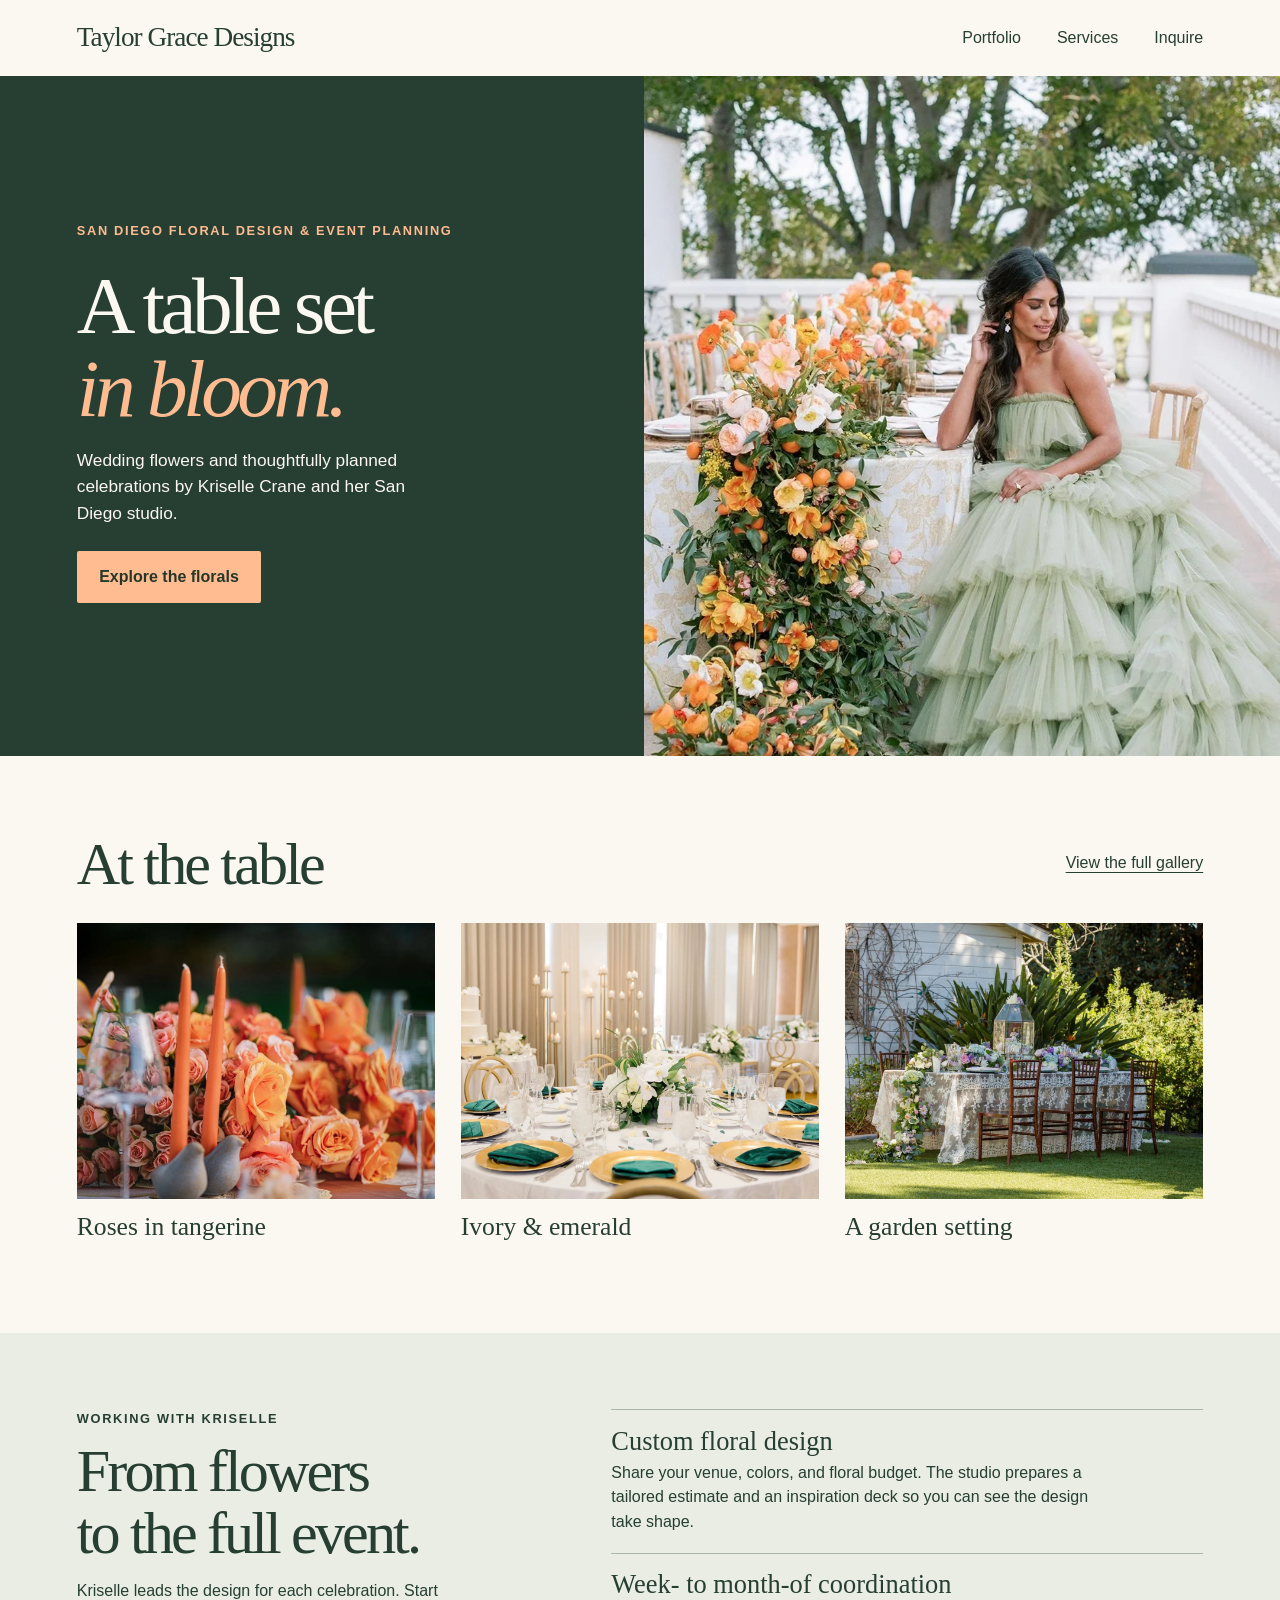
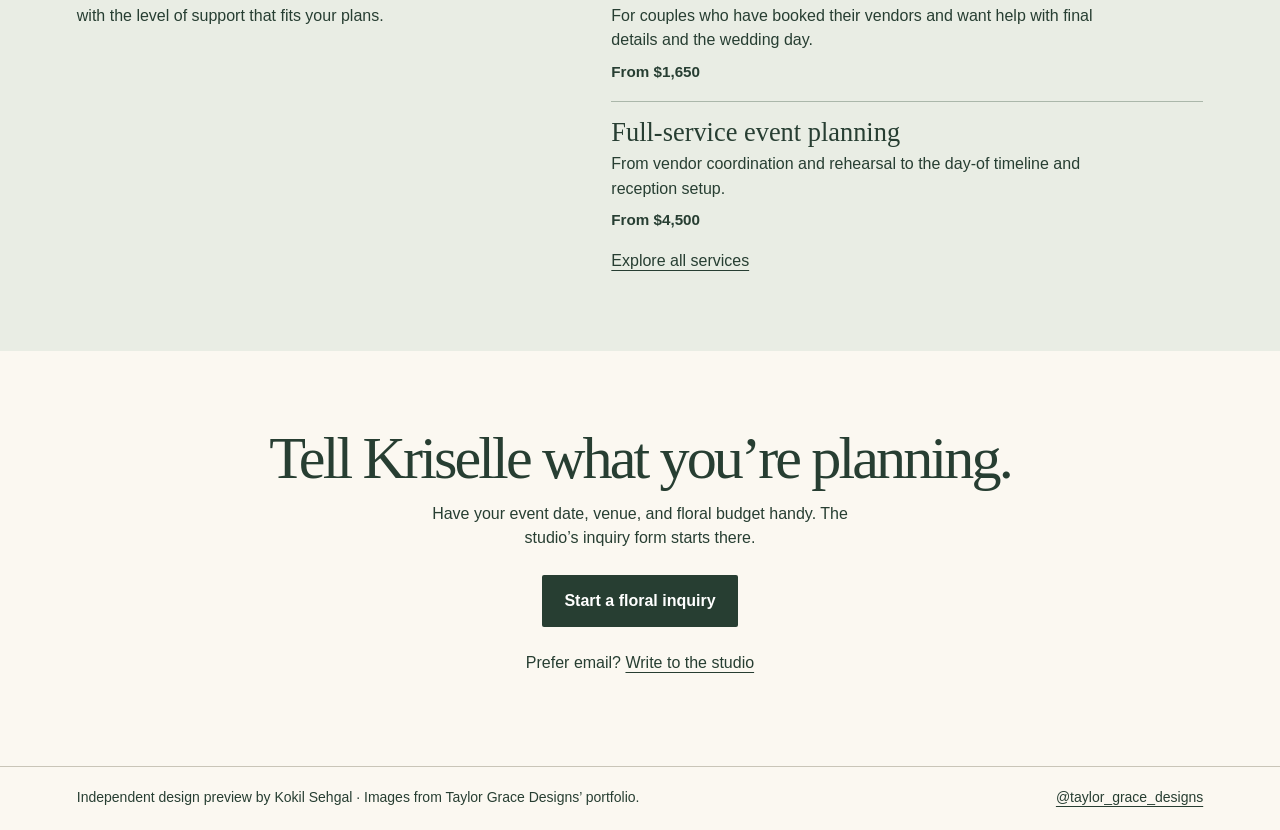
==== public/preview/taylor-grace-designs.html @ a32fc35c "Add Taylor Grace Designs floral studio preview" ====
<!doctype html>
<html lang="en"><head><meta charset="utf-8"><meta name="viewport" content="width=device-width,initial-scale=1"><meta name="robots" content="noindex,nofollow,noarchive"><meta name="theme-color" content="#273e32"><title>Taylor Grace Designs · San Diego Wedding Florals | Design Preview</title>
<style>
@font-face{font-family:News;src:url('/fonts/newsreader-latin.woff2')}@font-face{font-family:News;src:url('/fonts/newsreader-italic-latin.woff2');font-style:italic}@font-face{font-family:Instrument;src:url('/fonts/instrument-sans-latin.woff2')}
:root{--green:#273e32;--paper:#fbf8f1;--orange:#ffbc91;--rule:#c9c5b8;--serif:News,Georgia,serif}*{box-sizing:border-box}body{margin:0;background:var(--paper);color:var(--green);font:1rem/1.55 Instrument,Arial,sans-serif}a{color:inherit;text-underline-offset:4px}a:focus-visible{outline:3px solid #c15f25;outline-offset:4px}img{display:block;width:100%;object-fit:cover}h1,h2,h3,p,figure{margin:0}h1,h2,h3,.brand{font-family:var(--serif);font-weight:400;line-height:1.02}header,section,footer{padding-inline:max(6vw,calc((100vw - 1380px)/2))}header,nav,footer,.sectionhead{display:flex;align-items:center;justify-content:space-between}header{min-height:76px}.brand{font-size:1.7rem;text-decoration:none;letter-spacing:-.035em}nav{gap:2.25rem}nav a{text-decoration:none}nav a:hover{text-decoration:underline}.hero{display:grid;grid-template-columns:1fr 1.12fr;background:var(--green);color:var(--paper);padding-right:0}.hero-copy{align-self:center;padding:3rem 7% 3.5rem 0}.eyebrow{text-transform:uppercase;font-size:.8rem;font-weight:600;letter-spacing:.13em}.hero .eyebrow{color:var(--orange)}h1{font-size:clamp(3.6rem,6.35vw,7rem);letter-spacing:-.055em;margin:1.5rem 0 1rem}h1 em{color:var(--orange)}.hero-copy>p:not(.eyebrow){max-width:37ch;font-size:1.08rem}.hero>img{height:100%;max-height:680px;min-height:475px;object-position:center 48%}.button{display:inline-block;border-radius:2px;background:var(--orange);color:#253729;text-decoration:none;padding:.85rem 1.4rem;margin-top:1.5rem;font-weight:600}.button:hover{background:#ffd0ac}.gallery,.services,.inquire{padding-block:clamp(3rem,6vw,6.5rem)}h2{font-size:clamp(2.75rem,4.7vw,5.2rem);letter-spacing:-.048em}.sectionhead{margin-bottom:1.8rem;gap:1rem}.gallery-grid{display:grid;grid-template-columns:repeat(3,1fr);gap:2vw}.gallery-grid img{aspect-ratio:1.3}.gallery-grid figcaption{font:1.6rem var(--serif);padding:.85rem 0}.services{background:#e9ede4;display:grid;grid-template-columns:.87fr 1.13fr;gap:7%}.services h2{margin:.7rem 0 1rem}.services p{max-width:42ch}.services article{border-top:1px solid #abb7aa;padding:1.1rem 0}.services h3{font-size:1.65rem;margin-bottom:.35rem}.services article p{max-width:56ch}.services .rate{display:block;margin-top:.4rem;font-weight:bold;font-size:.95rem}.inquire{text-align:center}.inquire p{max-width:50ch;margin:.8rem auto}.inquire .button{background:var(--green);color:white;margin:.7rem 0}.inquire .button:hover{background:#38513f}footer{gap:1.5rem;border-top:1px solid var(--rule);font-size:.875rem;padding-block:1.3rem}.skip{position:absolute;left:-9999px}.skip:focus{left:.5rem;top:.5rem;background:white;padding:.5rem} @media(max-width:720px){header{min-height:62px}.brand{font-size:1.33rem}nav a:not(:last-child){display:none}.hero{grid-template-columns:1fr;padding:0}.hero-copy{padding:2.25rem 6vw}.hero>img{height:clamp(245px,70vw,390px);min-height:0;object-position:50% 52%}h1{font-size:clamp(3.15rem,11.2vw,4.6rem);margin:.85rem 0}.gallery-grid{grid-template-columns:1fr 1fr;gap:.8rem}.gallery-grid figure:first-child{grid-column:1/-1}.gallery-grid figure:first-child img{aspect-ratio:1.8}.gallery-grid figcaption{font-size:1.13rem}.sectionhead{align-items:flex-start;flex-direction:column}.services{grid-template-columns:1fr;gap:1.8rem}footer{align-items:flex-start;flex-direction:column;gap:.5rem}}
</style></head><body><a class="skip" href="#portfolio">Skip to portfolio</a><header><a href="#top" class="brand">Taylor Grace Designs</a><nav aria-label="Main navigation"><a href="#portfolio">Portfolio</a><a href="#services">Services</a><a href="#inquire">Inquire</a></nav></header>
<main id="top"><section class="hero"><div class="hero-copy"><p class="eyebrow">San Diego floral design &amp; event planning</p><h1>A table set<br> <em>in bloom.</em></h1><p>Wedding flowers and thoughtfully planned celebrations by Kriselle Crane and her San Diego studio.</p><a class="button" href="#portfolio">Explore the florals</a></div><img src="[data-uri]" alt="A guest in a sage gown beside a cascading garden of peach and apricot flowers" fetchpriority="high"></section>
<section id="portfolio" class="gallery"><div class="sectionhead"><h2>At the table</h2><a href="https://taylorgracedesigns.com/gallery">View the full gallery</a></div><div class="gallery-grid"><figure><img src="[data-uri]" alt="Orange roses, taper candles, and blush glassware"><figcaption>Roses in tangerine</figcaption></figure><figure><img loading="lazy" src="[data-uri]" alt="Ivory floral centerpiece with green napkins and gold chargers"><figcaption>Ivory &amp; emerald</figcaption></figure><figure><img loading="lazy" src="[data-uri]" alt="Lace-draped table with trailing greenery in a sunlit garden"><figcaption>A garden setting</figcaption></figure></div></section>
<section id="services" class="services"><div><p class="eyebrow">Working with Kriselle</p><h2>From flowers<br> to the full event.</h2><p>Kriselle leads the design for each celebration. Start with the level of support that fits your plans.</p></div><div><article><h3>Custom floral design</h3><p>Share your venue, colors, and floral budget. The studio prepares a tailored estimate and an inspiration deck so you can see the design take shape.</p></article><article><h3>Week- to month-of coordination</h3><p>For couples who have booked their vendors and want help with final details and the wedding day.</p><span class="rate">From $1,650</span></article><article><h3>Full-service event planning</h3><p>From vendor coordination and rehearsal to the day-of timeline and reception setup.</p><span class="rate">From $4,500</span></article><a href="https://taylorgracedesigns.com/services">Explore all services</a></div></section>
<section id="inquire" class="inquire"><h2>Tell Kriselle what you’re planning.</h2><p>Have your event date, venue, and floral budget handy. The studio’s inquiry form starts there.</p><a class="button" href="https://taylorgracedesigns.com/contact">Start a floral inquiry</a><p>Prefer email? <a href="mailto:tgdcustomflorals@gmail.com">Write to the studio</a></p></section></main><footer><p>Independent design preview by Kokil Sehgal · Images from Taylor Grace Designs’ portfolio.</p><a href="https://www.instagram.com/taylor_grace_designs/">@taylor_grace_designs</a></footer></body></html>
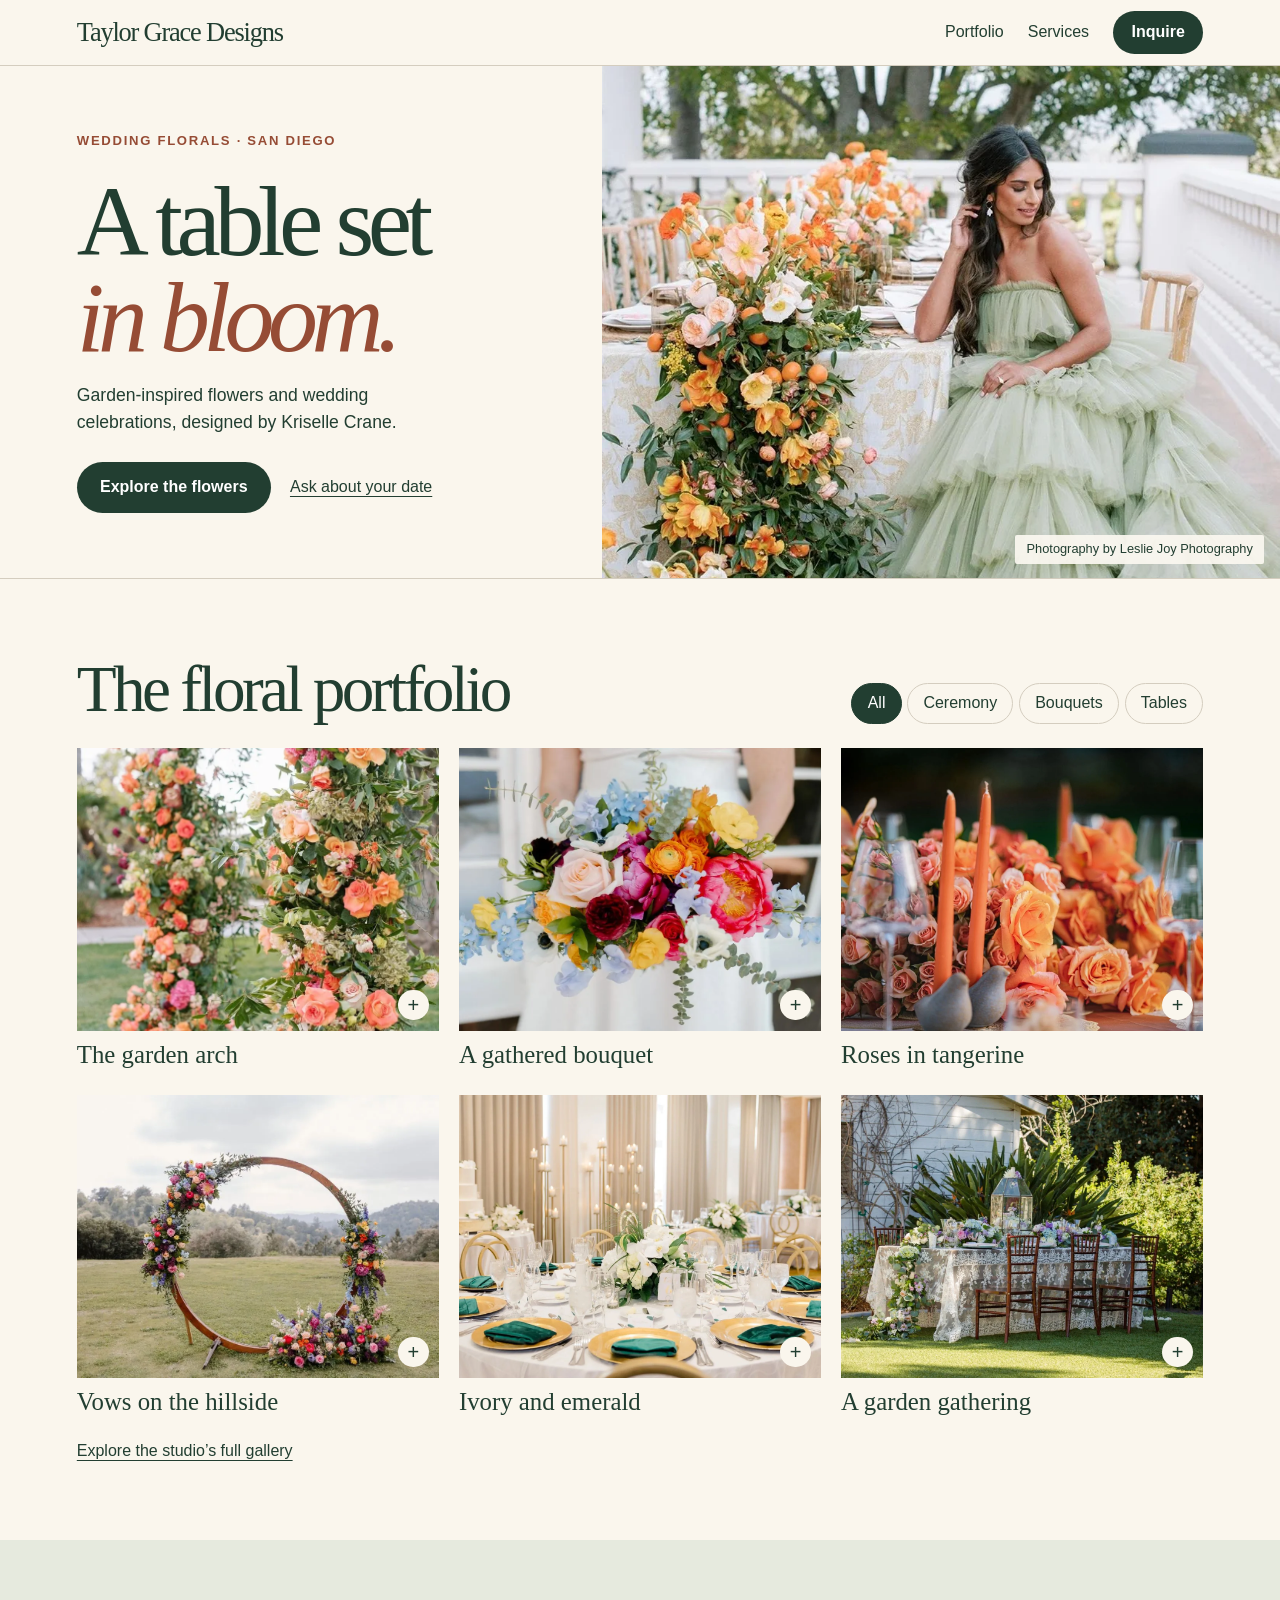
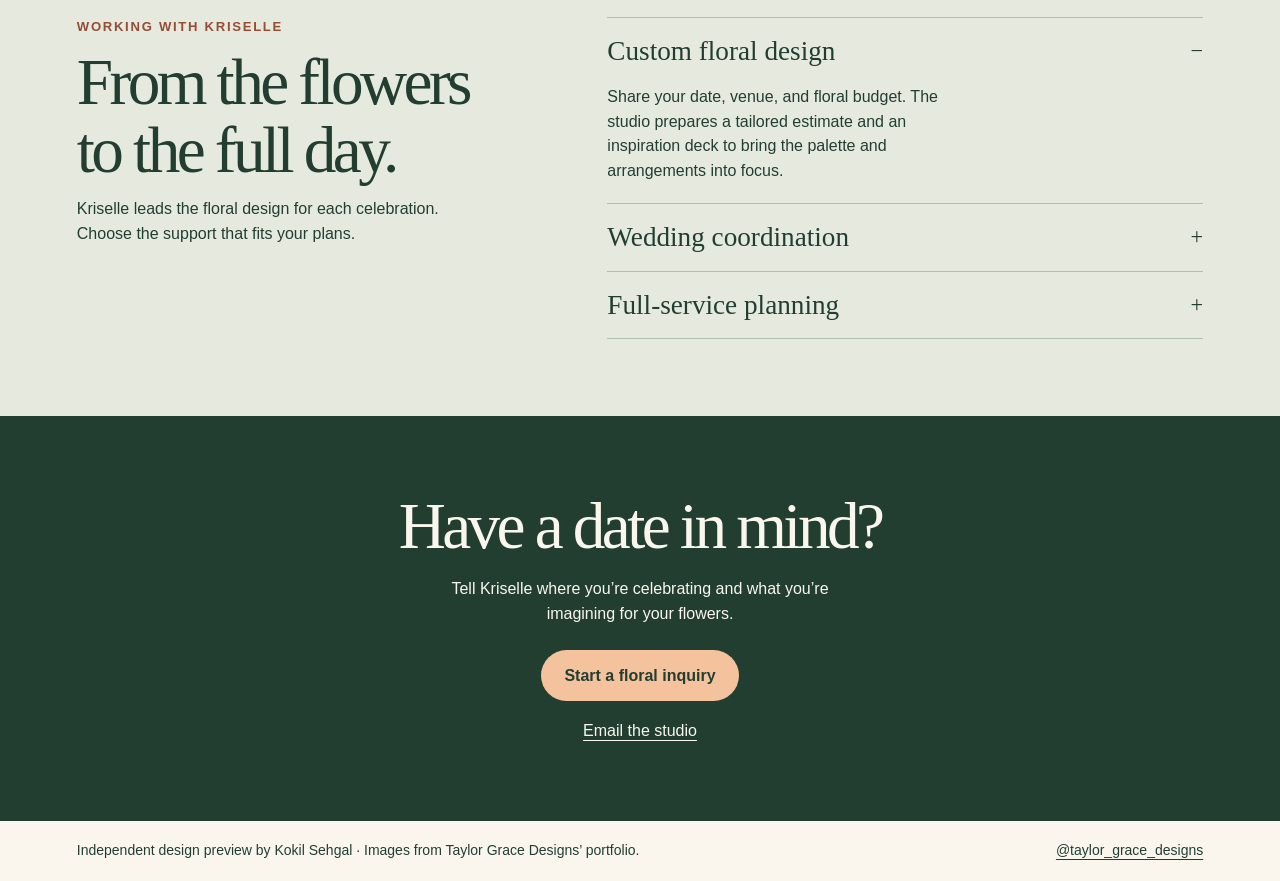
==== commit 96fafefb: "Refine Taylor Grace mobile portfolio and floral gallery" ====
--- a/public/preview/taylor-grace-designs.html
+++ b/public/preview/taylor-grace-designs.html
@@ -1,10 +1,58 @@
 <!doctype html>
-<html lang="en"><head><meta charset="utf-8"><meta name="viewport" content="width=device-width,initial-scale=1"><meta name="robots" content="noindex,nofollow,noarchive"><meta name="theme-color" content="#273e32"><title>Taylor Grace Designs · San Diego Wedding Florals | Design Preview</title>
+<html lang="en"><head><meta charset="utf-8"><meta name="viewport" content="width=device-width,initial-scale=1"><meta name="robots" content="noindex,nofollow,noarchive"><meta name="theme-color" content="#faf6ed"><title>Taylor Grace Designs · San Diego wedding flowers | Design preview</title>
 <style>
-@font-face{font-family:News;src:url('/fonts/newsreader-latin.woff2')}@font-face{font-family:News;src:url('/fonts/newsreader-italic-latin.woff2');font-style:italic}@font-face{font-family:Instrument;src:url('/fonts/instrument-sans-latin.woff2')}
-:root{--green:#273e32;--paper:#fbf8f1;--orange:#ffbc91;--rule:#c9c5b8;--serif:News,Georgia,serif}*{box-sizing:border-box}body{margin:0;background:var(--paper);color:var(--green);font:1rem/1.55 Instrument,Arial,sans-serif}a{color:inherit;text-underline-offset:4px}a:focus-visible{outline:3px solid #c15f25;outline-offset:4px}img{display:block;width:100%;object-fit:cover}h1,h2,h3,p,figure{margin:0}h1,h2,h3,.brand{font-family:var(--serif);font-weight:400;line-height:1.02}header,section,footer{padding-inline:max(6vw,calc((100vw - 1380px)/2))}header,nav,footer,.sectionhead{display:flex;align-items:center;justify-content:space-between}header{min-height:76px}.brand{font-size:1.7rem;text-decoration:none;letter-spacing:-.035em}nav{gap:2.25rem}nav a{text-decoration:none}nav a:hover{text-decoration:underline}.hero{display:grid;grid-template-columns:1fr 1.12fr;background:var(--green);color:var(--paper);padding-right:0}.hero-copy{align-self:center;padding:3rem 7% 3.5rem 0}.eyebrow{text-transform:uppercase;font-size:.8rem;font-weight:600;letter-spacing:.13em}.hero .eyebrow{color:var(--orange)}h1{font-size:clamp(3.6rem,6.35vw,7rem);letter-spacing:-.055em;margin:1.5rem 0 1rem}h1 em{color:var(--orange)}.hero-copy>p:not(.eyebrow){max-width:37ch;font-size:1.08rem}.hero>img{height:100%;max-height:680px;min-height:475px;object-position:center 48%}.button{display:inline-block;border-radius:2px;background:var(--orange);color:#253729;text-decoration:none;padding:.85rem 1.4rem;margin-top:1.5rem;font-weight:600}.button:hover{background:#ffd0ac}.gallery,.services,.inquire{padding-block:clamp(3rem,6vw,6.5rem)}h2{font-size:clamp(2.75rem,4.7vw,5.2rem);letter-spacing:-.048em}.sectionhead{margin-bottom:1.8rem;gap:1rem}.gallery-grid{display:grid;grid-template-columns:repeat(3,1fr);gap:2vw}.gallery-grid img{aspect-ratio:1.3}.gallery-grid figcaption{font:1.6rem var(--serif);padding:.85rem 0}.services{background:#e9ede4;display:grid;grid-template-columns:.87fr 1.13fr;gap:7%}.services h2{margin:.7rem 0 1rem}.services p{max-width:42ch}.services article{border-top:1px solid #abb7aa;padding:1.1rem 0}.services h3{font-size:1.65rem;margin-bottom:.35rem}.services article p{max-width:56ch}.services .rate{display:block;margin-top:.4rem;font-weight:bold;font-size:.95rem}.inquire{text-align:center}.inquire p{max-width:50ch;margin:.8rem auto}.inquire .button{background:var(--green);color:white;margin:.7rem 0}.inquire .button:hover{background:#38513f}footer{gap:1.5rem;border-top:1px solid var(--rule);font-size:.875rem;padding-block:1.3rem}.skip{position:absolute;left:-9999px}.skip:focus{left:.5rem;top:.5rem;background:white;padding:.5rem} @media(max-width:720px){header{min-height:62px}.brand{font-size:1.33rem}nav a:not(:last-child){display:none}.hero{grid-template-columns:1fr;padding:0}.hero-copy{padding:2.25rem 6vw}.hero>img{height:clamp(245px,70vw,390px);min-height:0;object-position:50% 52%}h1{font-size:clamp(3.15rem,11.2vw,4.6rem);margin:.85rem 0}.gallery-grid{grid-template-columns:1fr 1fr;gap:.8rem}.gallery-grid figure:first-child{grid-column:1/-1}.gallery-grid figure:first-child img{aspect-ratio:1.8}.gallery-grid figcaption{font-size:1.13rem}.sectionhead{align-items:flex-start;flex-direction:column}.services{grid-template-columns:1fr;gap:1.8rem}footer{align-items:flex-start;flex-direction:column;gap:.5rem}}
-</style></head><body><a class="skip" href="#portfolio">Skip to portfolio</a><header><a href="#top" class="brand">Taylor Grace Designs</a><nav aria-label="Main navigation"><a href="#portfolio">Portfolio</a><a href="#services">Services</a><a href="#inquire">Inquire</a></nav></header>
-<main id="top"><section class="hero"><div class="hero-copy"><p class="eyebrow">San Diego floral design &amp; event planning</p><h1>A table set<br> <em>in bloom.</em></h1><p>Wedding flowers and thoughtfully planned celebrations by Kriselle Crane and her San Diego studio.</p><a class="button" href="#portfolio">Explore the florals</a></div><img src="[data-uri]